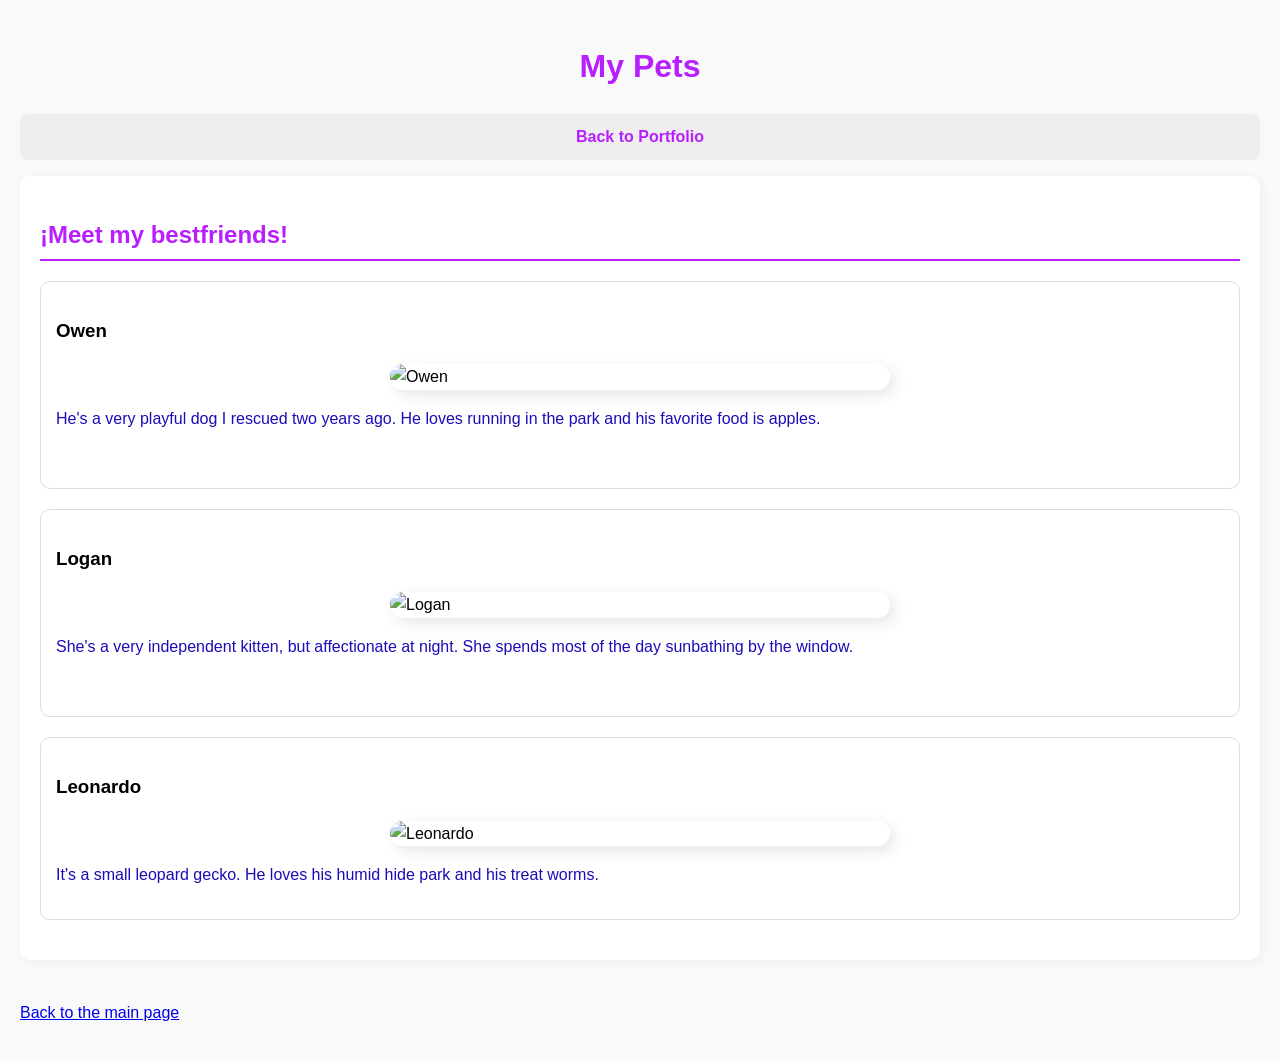
==== mascotas.html @ 4a4077fa "Update files and code" ====
<!DOCTYPE html>
<html lang="en">
<head>
    <meta charset="UTF-8">
    <meta name="viewport" content="width=device-width, initial-scale=1.0">
    <title>My Pets</title>
    <link rel="stylesheet" href="styles.css"> 
</head>
<body>
    <header>
        <h1>My Pets</h1>
        <nav>
            <ul>
                <li><a href="index.html">Back to Portfolio</a></li>
            </ul>
        </nav>
    </header>    

    <section class="gallery">
            <h2>¡Meet my bestfriends!</h2>
            
            <article class="pet-card">
                <h3>Owen</h3>
                <img src="https://cdn0.expertoanimal.com/es/posts/7/5/4/como_ayudar_a_los_perros_callejeros_25457_orig.jpg" alt="Owen" width="500">
                <p>He's a very playful dog I rescued two years ago. He loves running in the park and his favorite food is apples.</p><br>
            </article>
            <article class="pet-card">
                <h3>Logan</h3>
                <img src="https://www.consumer.es/app/uploads/fly-images/79273/img_celo-gatas-gatos-1200x550-cc.jpg" alt="Logan" width="500">
                <p>She's a very independent kitten, but affectionate at night. She spends most of the day sunbathing by the window.</p><br>
            </article>
            <article class="pet-card">
                <h3>Leonardo</h3>
                <img src="https://thumbs.dreamstime.com/b/animal-dom%C3%A9stico-de-la-salamandra-del-leopardo-71170083.jpg" alt="Leonardo" width="500">
                <p>It's a small leopard gecko. He loves his humid hide park and his treat worms.</p>
            </article>
    </section>
    <footer>
        <p><a href="index.html">Back to the main page</a></p>
    </footer>
</body>
</html>
---- styles.css ----
/* --- Estilos Generales --- */
body {
    font-family: 'Segoe UI', Tahoma, Geneva, Verdana, sans-serif; /* Tipografía legible */
    line-height: 1.6;
    margin: 0;
    padding: 20px;
    background-color: #f9f9f9;
}

h1 {
    color: #B81FFF;
    text-align: center;
}

h2 {
    color: #B81FFF;
    border-bottom: 2px solid #B81FFF;
    padding-bottom: 5px;
}

p {
    color: rgb(27, 13, 183);
}

/* --- Navegación (Menú) --- */
nav ul {
    list-style: none; /* Quita los puntitos de la lista */
    padding: 0;
    display: flex;    /* Alinea los elementos en fila */
    justify-content: center;
    gap: 20px;       /* Espacio entre enlaces */
    background-color: #eee;
    padding: 10px;
    border-radius: 8px;
}

nav a {
    text-decoration: none;
    color: #B81FFF;
    font-weight: bold;
    transition: 0.3s; /* Para que el cambio de color sea suave */
}

/* Tarea 4: Efecto Hover */
nav a:hover {
    color: #1B0DB7; /* Cambia de color al pasar el mouse */
    text-decoration: underline;
}

/* --- Secciones (Modelo de Caja) --- */
section {
    margin-bottom: 40px; /* Margen externo */
    padding: 20px;       /* Espacio interno */
    background: white;
    border-radius: 10px;
    box-shadow: 2px 2px 10px rgba(0,0,0,0.05);
}

/* --- Página de Mascotas --- */
.pet-card {
    border: 1px solid #ddd;
    margin-bottom: 20px;
    padding: 15px;
    border-radius: 10px;
}

.pet-card img {
    width: 100%;
    max-width: 500px;
    height: auto;
    border-radius: 15px; /* Bordes redondeados */
    box-shadow: 5px 5px 15px rgba(0,0,0,0.1); /* Sombra suave */
    display: block;
    margin: 0 auto 10px auto; /* Centra la imagen y da margen abajo */
} /* ¡Aquí cerramos la llave que faltaba! */

/* --- Formulario Básico --- */
form {
    display: flex;
    flex-direction: column;
    max-width: 400px;
}

input, textarea, button {
    margin-bottom: 10px;
    padding: 10px;
    border-radius: 5px;
    border: 1px solid #ccc;
}

button {
    background-color: #B81FFF;
    color: white;
    border: none;
    cursor: pointer;
}

button:hover {
    background-color: #1B0DB7;
}
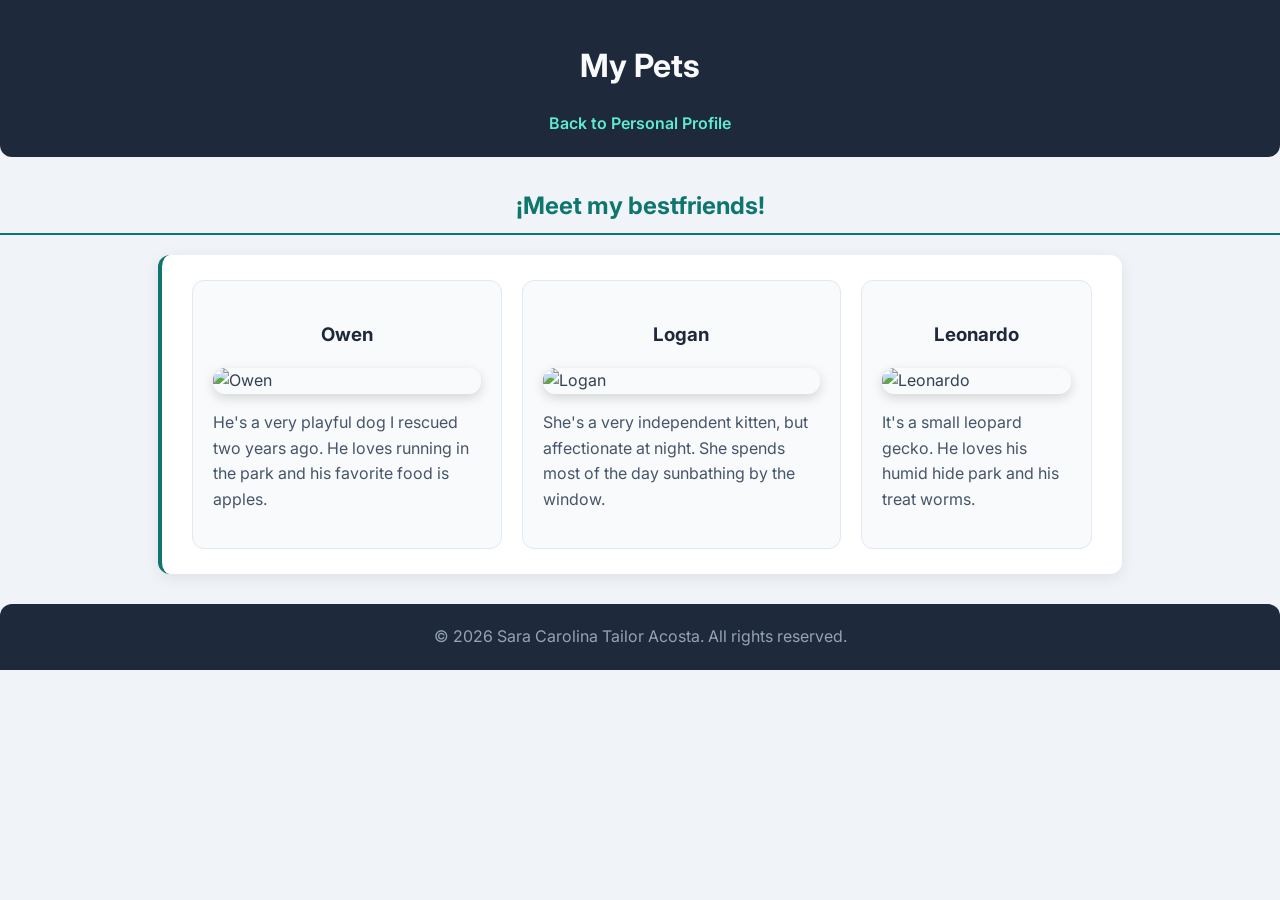
==== commit 5550f212: "update code" ====
--- a/mascotas.html
+++ b/mascotas.html
@@ -11,23 +11,22 @@
         <h1>My Pets</h1>
         <nav>
             <ul>
-                <li><a href="index.html">Back to Portfolio</a></li>
+                <li><a href="index.html">Back to Personal Profile</a></li>
             </ul>
         </nav>
-    </header>    
+    </header> 
 
+    <h2>¡Meet my bestfriends!</h2>
     <section class="gallery">
-            <h2>¡Meet my bestfriends!</h2>
-            
             <article class="pet-card">
                 <h3>Owen</h3>
                 <img src="https://cdn0.expertoanimal.com/es/posts/7/5/4/como_ayudar_a_los_perros_callejeros_25457_orig.jpg" alt="Owen" width="500">
-                <p>He's a very playful dog I rescued two years ago. He loves running in the park and his favorite food is apples.</p><br>
+                <p>He's a very playful dog I rescued two years ago. He loves running in the park and his favorite food is apples.</p>
             </article>
             <article class="pet-card">
                 <h3>Logan</h3>
                 <img src="https://www.consumer.es/app/uploads/fly-images/79273/img_celo-gatas-gatos-1200x550-cc.jpg" alt="Logan" width="500">
-                <p>She's a very independent kitten, but affectionate at night. She spends most of the day sunbathing by the window.</p><br>
+                <p>She's a very independent kitten, but affectionate at night. She spends most of the day sunbathing by the window.</p>
             </article>
             <article class="pet-card">
                 <h3>Leonardo</h3>
@@ -36,7 +35,7 @@
             </article>
     </section>
     <footer>
-        <p><a href="index.html">Back to the main page</a></p>
+        <p>© 2026 Sara Carolina Tailor Acosta. All rights reserved.</p>
     </footer>
 </body>
 </html>
--- a/styles.css
+++ b/styles.css
@@ -1,100 +1,217 @@
-/* --- Estilos Generales --- */
+/* Importamos una fuente de Google Fonts */
+@import url('https://fonts.googleapis.com/css2?family=Inter:wght@400;600;700&display=swap');
+
 body {
-    font-family: 'Segoe UI', Tahoma, Geneva, Verdana, sans-serif; /* Tipografía legible */
+    font-family: 'Inter', 'Segoe UI', Tahoma, Geneva, Verdana, sans-serif;
     line-height: 1.6;
     margin: 0;
+    padding: 0; /* Cambiamos a 0 para que el header ocupe todo el ancho */
+    background-color: #F0F4F8; /* Gris azulado suave, más profesional que #f9f9f9 */
+    color: #334155; /* Color de texto base: gris oscuro elegante */
+}
+
+h1 {
+    color: #1E293B; /* Azul muy oscuro, casi negro: elegante */
+    text-align: center;
+    margin: 0;
+    padding: 20px 0;
+}
+
+h2 {
+    color: #0F766E; /* Verde azulado (teal) profesional */
+    border-bottom: 2px solid #0F766E;
+    padding-bottom: 8px;
+}
+
+h3 {
+    color: #1E293B;
+    text-align: center;
+}
+
+p {
+    color: #475569; /* Gris medio: legible y no tan intenso */
+}
+
+header {
+    background-color: #1E293B; /* Fondo oscuro para el header */
     padding: 20px;
-    background-color: #f9f9f9;
-}
-
-h1 {
-    color: #B81FFF;
-    text-align: center;
+    margin-bottom: 30px;
+    border-radius: 0 0 12px 12px; /* Solo esquinas inferiores redondeadas */
+}
+
+header h1 {
+    color: #F8FAFC; /* Texto blanco sobre fondo oscuro */
+}
+
+nav ul {
+    list-style: none;
+    padding: 0;
+    margin: 0;
+    display: flex;
+    justify-content: center;
+    gap: 25px;
+}
+
+nav a {
+    text-decoration: none;
+    color: #5EEAD4; /* Verde agua claro: contrasta bien con fondo oscuro */
+    font-weight: 600;
+    padding: 5px 10px;
+    border-radius: 5px;
+    transition: all 0.3s ease; /* Transición suave en hover */
+}
+
+/* Efecto Hover en enlaces del menú */
+nav a:hover {
+    color: #F0FDFA; /* Casi blanco */
+    background-color: #0F766E; /* Fondo teal al hacer hover */
+    text-decoration: none;
+}
+
+section {
+    margin: 0 auto 30px auto; /* Centrado horizontal con margen inferior */
+    max-width: 900px; /* Ancho máximo para mejor lectura */
+    padding: 25px 30px;
+    background: #FFFFFF;
+    border-radius: 12px;
+    box-shadow: 0 4px 15px rgba(0, 0, 0, 0.08); /* Sombra más profesional */
+    border-left: 4px solid #0F766E; /* Línea lateral decorativa */
+}
+
+section a {
+    color: #0F766E;
+    text-decoration: none;
+    font-weight: 600;
+    transition: color 0.3s ease;
+}
+
+section a:hover {
+    color: #134E4A; /* Versión más oscura del teal */
+    text-decoration: underline;
+}
+
+section ul {
+    padding-left: 20px;
+}
+
+section ul li {
+    margin-bottom: 8px;
+}
+
+
+.gallery {
+    display: flex;          /* Activa flexbox en el contenedor */
+    flex-wrap: nowrap;        /* Permite que las tarjetas salten de línea si no caben */
+    justify-content: center; /* Centra las tarjetas horizontalmente */
+    gap: 20px;              /* Espacio entre cada tarjeta */
+    border-left: 4px solid #0F766E;
 }
 
 h2 {
-    color: #B81FFF;
-    border-bottom: 2px solid #B81FFF;
-    padding-bottom: 5px;
-}
-
-p {
-    color: rgb(27, 13, 183);
-}
-
-/* --- Navegación (Menú) --- */
-nav ul {
-    list-style: none; /* Quita los puntitos de la lista */
-    padding: 0;
-    display: flex;    /* Alinea los elementos en fila */
-    justify-content: center;
-    gap: 20px;       /* Espacio entre enlaces */
-    background-color: #eee;
-    padding: 10px;
-    border-radius: 8px;
-}
-
-nav a {
-    text-decoration: none;
-    color: #B81FFF;
-    font-weight: bold;
-    transition: 0.3s; /* Para que el cambio de color sea suave */
-}
-
-/* Tarea 4: Efecto Hover */
-nav a:hover {
-    color: #1B0DB7; /* Cambia de color al pasar el mouse */
-    text-decoration: underline;
-}
-
-/* --- Secciones (Modelo de Caja) --- */
-section {
-    margin-bottom: 40px; /* Margen externo */
-    padding: 20px;       /* Espacio interno */
-    background: white;
-    border-radius: 10px;
-    box-shadow: 2px 2px 10px rgba(0,0,0,0.05);
-}
-
-/* --- Página de Mascotas --- */
+    text-align: center;
+}
+
 .pet-card {
-    border: 1px solid #ddd;
-    margin-bottom: 20px;
-    padding: 15px;
-    border-radius: 10px;
+    border: 1px solid #E2E8F0;
+    padding: 20px;
+    border-radius: 12px;
+    background-color: #F8FAFC;
+    transition: transform 0.2s ease;
+}
+
+/* Efecto hover en tarjetas de mascotas (opcional pero bonito) */
+.pet-card:hover {
+    transform: translateY(-3px); /* Se "eleva" ligeramente */
+    box-shadow: 0 6px 20px rgba(0, 0, 0, 0.12);
 }
 
 .pet-card img {
     width: 100%;
     max-width: 500px;
     height: auto;
-    border-radius: 15px; /* Bordes redondeados */
-    box-shadow: 5px 5px 15px rgba(0,0,0,0.1); /* Sombra suave */
+    border-radius: 12px;
+    box-shadow: 0 4px 12px rgba(0, 0, 0, 0.15); /* Sombra más definida */
     display: block;
-    margin: 0 auto 10px auto; /* Centra la imagen y da margen abajo */
-} /* ¡Aquí cerramos la llave que faltaba! */
-
-/* --- Formulario Básico --- */
+    margin: 10px auto 15px auto;
+}
+
 form {
     display: flex;
     flex-direction: column;
-    max-width: 400px;
-}
-
-input, textarea, button {
-    margin-bottom: 10px;
-    padding: 10px;
-    border-radius: 5px;
-    border: 1px solid #ccc;
+    max-width: 450px;
+}
+
+label {
+    font-weight: 600;
+    margin-bottom: 4px;
+    color: #1E293B;
+}
+
+input, textarea {
+    margin-bottom: 15px;
+    padding: 10px 12px;
+    border-radius: 8px;
+    border: 1px solid #CBD5E1; /* Borde gris medio */
+    font-family: inherit;
+    font-size: 14px;
+    transition: border-color 0.3s ease;
+}
+
+/* Efecto cuando el usuario hace clic en un campo */
+input:focus, textarea:focus {
+    outline: none;
+    border-color: #0F766E; /* Borde teal al enfocar */
+    box-shadow: 0 0 0 3px rgba(15, 118, 110, 0.15); /* Resplandor suave */
 }
 
 button {
-    background-color: #B81FFF;
-    color: white;
+    padding: 12px;
+    border-radius: 8px;
     border: none;
+    background-color: #0F766E; /* Teal profesional */
+    color: #FFFFFF;
+    font-weight: 600;
+    font-size: 15px;
     cursor: pointer;
+    transition: background-color 0.3s ease;
 }
 
 button:hover {
-    background-color: #1B0DB7;
+    background-color: #134E4A; /* Teal más oscuro en hover */
+}
+
+footer {
+    text-align: center;
+    padding: 20px;
+    margin-top: 30px;
+    background-color: #1E293B;
+    border-radius: 12px 12px 0 0;
+}
+
+footer p {
+    color: #94A3B8; /* Gris claro sobre fondo oscuro */
+    margin: 0;
+}
+
+footer a {
+    color: #5EEAD4;
+    text-decoration: none;
+    font-weight: 600;
+    transition: color 0.3s ease;
+}
+
+footer a:hover {
+    color: #F0FDFA;
+}
+
+.job-date {
+    color: #94A3B8;          /* Gris claro */
+    font-size: 14px;
+    font-style: italic;
+    margin: 2px 0 10px 0;   /* Poco espacio arriba, más abajo */
+}
+/* Títulos de puestos de trabajo */
+section h4 {
+    color: #0F766E;
+    margin-bottom: 2px;      /* Reduce espacio entre título y fecha */
 }
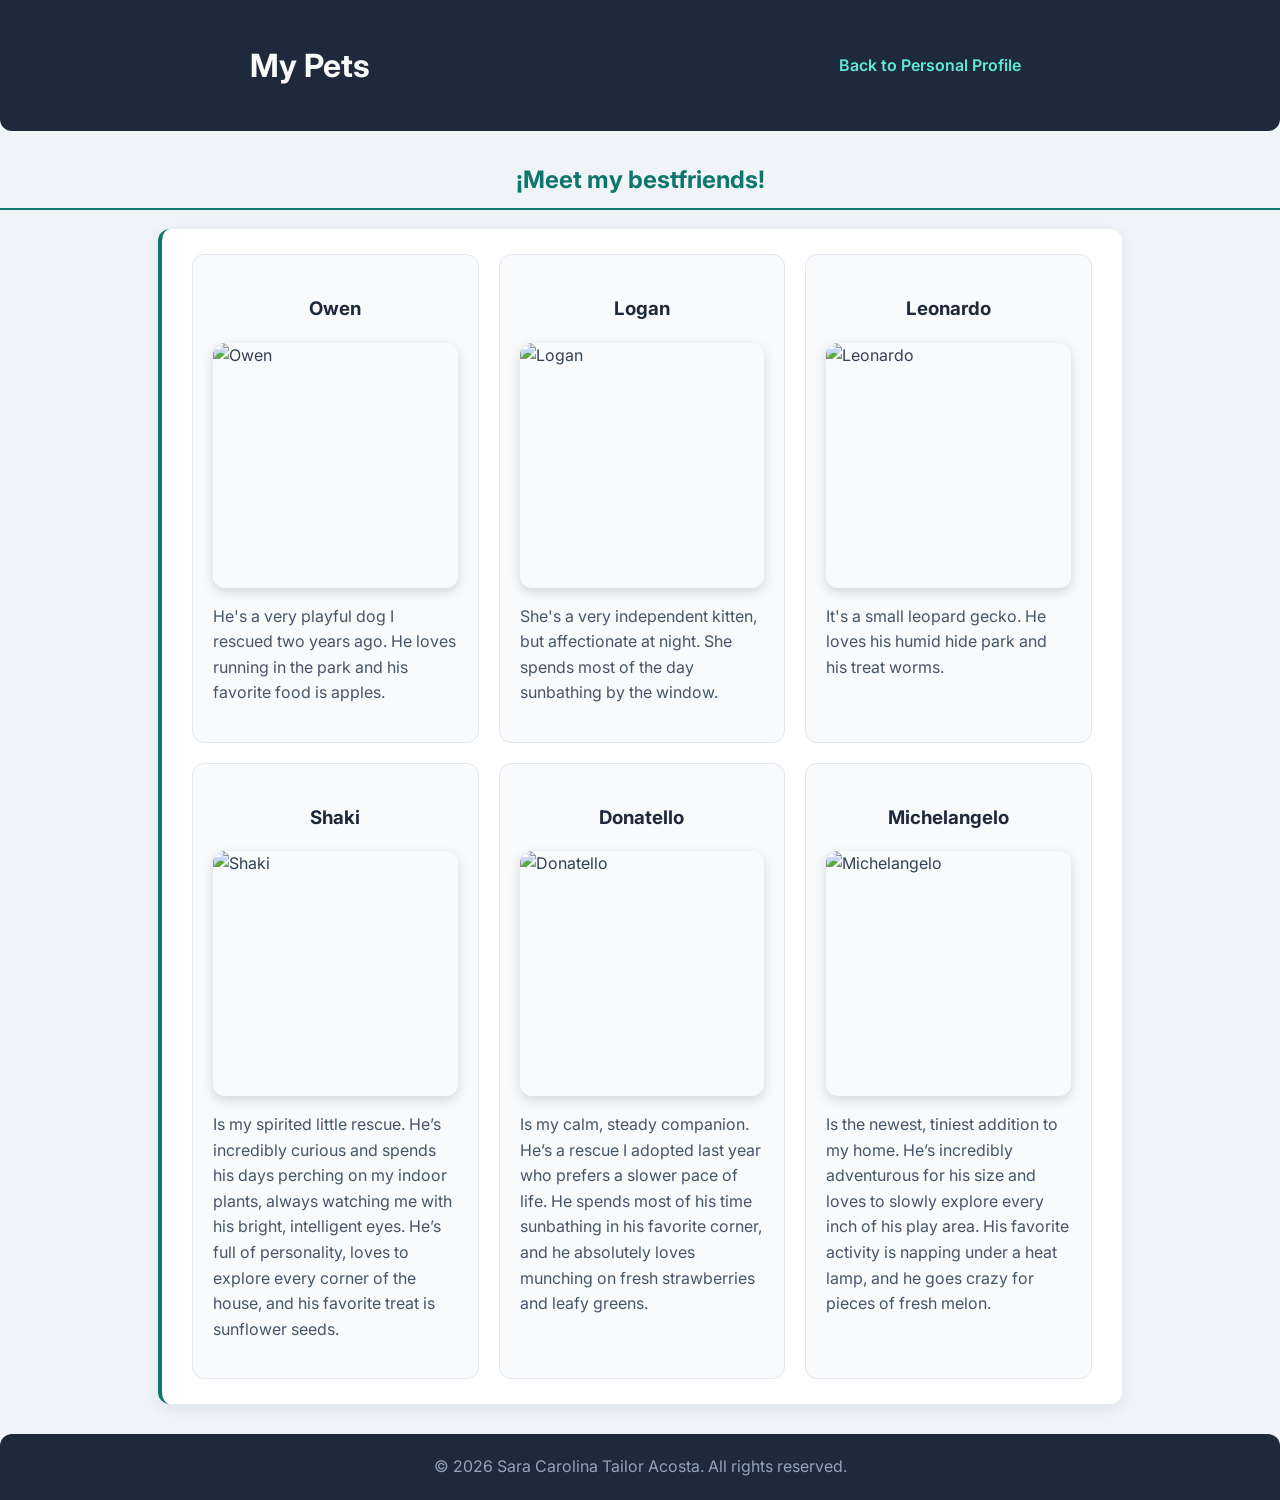
==== commit 083bb0cd: "update code week 2" ====
--- a/mascotas.html
+++ b/mascotas.html
@@ -5,6 +5,9 @@
     <meta name="viewport" content="width=device-width, initial-scale=1.0">
     <title>My Pets</title>
     <link rel="stylesheet" href="styles.css"> 
+    <link rel="preconnect" href="https://fonts.googleapis.com">
+<link rel="preconnect" href="https://fonts.gstatic.com" crossorigin>
+<link href="https://fonts.googleapis.com/css2?family=Inter:ital,opsz,wght@0,14..32,100..900;1,14..32,100..900&display=swap" rel="stylesheet">
 </head>
 <body>
     <header>
@@ -25,7 +28,7 @@
             </article>
             <article class="pet-card">
                 <h3>Logan</h3>
-                <img src="https://www.consumer.es/app/uploads/fly-images/79273/img_celo-gatas-gatos-1200x550-cc.jpg" alt="Logan" width="500">
+                <img src="https://images.unsplash.com/photo-1511044568932-338cba0ad803?q=80&w=870&auto=format&fit=crop&ixlib=rb-4.1.0&ixid=M3wxMjA3fDB8MHxwaG90by1wYWdlfHx8fGVufDB8fHx8fA%3D%3D" alt="Logan" width="500">
                 <p>She's a very independent kitten, but affectionate at night. She spends most of the day sunbathing by the window.</p>
             </article>
             <article class="pet-card">
@@ -33,6 +36,21 @@
                 <img src="https://thumbs.dreamstime.com/b/animal-dom%C3%A9stico-de-la-salamandra-del-leopardo-71170083.jpg" alt="Leonardo" width="500">
                 <p>It's a small leopard gecko. He loves his humid hide park and his treat worms.</p>
             </article>
+            <article class="pet-card">
+                <h3>Shaki</h3>
+                <img src="https://cdn.download.ams.birds.cornell.edu/api/v2/asset/95481341/1200" alt="Shaki" width="500">
+                <p>Is my spirited little rescue. He’s incredibly curious and spends his days perching on my indoor plants, always watching me with his bright, intelligent eyes. He’s full of personality, loves to explore every corner of the house, and his favorite treat is sunflower seeds.</p>
+            </article>
+            <article class="pet-card">
+                <h3>Donatello</h3>
+                <img src="https://static.wikia.nocookie.net/wikia_tortuga/images/6/67/1280px-Tortuga_morrocoy_Sabanero.jpg/revision/latest/scale-to-width-down/985?cb=20200508134220&path-prefix=es" alt="Donatello" width="500">
+                <p>Is my calm, steady companion. He’s a rescue I adopted last year who prefers a slower pace of life. He spends most of his time sunbathing in his favorite corner, and he absolutely loves munching on fresh strawberries and leafy greens.</p>
+            </article>
+            <article class="pet-card">
+                <h3>Michelangelo</h3>
+                <img src="https://thumbs.dreamstime.com/b/tortuga-del-beb%C3%A9-morrocoy-71468602.jpg" alt="Michelangelo" width="500">
+                <p>Is the newest, tiniest addition to my home. He’s incredibly adventurous for his size and loves to slowly explore every inch of his play area. His favorite activity is napping under a heat lamp, and he goes crazy for pieces of fresh melon.</p>
+            </article>
     </section>
     <footer>
         <p>© 2026 Sara Carolina Tailor Acosta. All rights reserved.</p>
--- a/styles.css
+++ b/styles.css
@@ -1,24 +1,29 @@
-/* Importamos una fuente de Google Fonts */
-@import url('https://fonts.googleapis.com/css2?family=Inter:wght@400;600;700&display=swap');
+
+.inter-font {
+  font-family: "Inter", sans-serif;
+  font-optical-sizing: auto;
+  font-weight: 100;
+  font-style: normal;
+}
 
 body {
     font-family: 'Inter', 'Segoe UI', Tahoma, Geneva, Verdana, sans-serif;
     line-height: 1.6;
     margin: 0;
     padding: 0; /* Cambiamos a 0 para que el header ocupe todo el ancho */
-    background-color: #F0F4F8; /* Gris azulado suave, más profesional que #f9f9f9 */
-    color: #334155; /* Color de texto base: gris oscuro elegante */
+    background-color: #F0F4F8; 
+    color: #334155; 
 }
 
 h1 {
-    color: #1E293B; /* Azul muy oscuro, casi negro: elegante */
+    color: #1E293B; 
     text-align: center;
     margin: 0;
     padding: 20px 0;
 }
 
 h2 {
-    color: #0F766E; /* Verde azulado (teal) profesional */
+    color: #0F766E; 
     border-bottom: 2px solid #0F766E;
     padding-bottom: 8px;
 }
@@ -29,18 +34,23 @@
 }
 
 p {
-    color: #475569; /* Gris medio: legible y no tan intenso */
+    color: #475569;
 }
 
 header {
-    background-color: #1E293B; /* Fondo oscuro para el header */
+    background-color: #1E293B; 
     padding: 20px;
     margin-bottom: 30px;
-    border-radius: 0 0 12px 12px; /* Solo esquinas inferiores redondeadas */
+    border-radius: 0 0 12px 12px;
+    display:flex;
+    align-items: center;
+    justify-content: space-around;
+    position:sticky;
+    top:0
 }
 
 header h1 {
-    color: #F8FAFC; /* Texto blanco sobre fondo oscuro */
+    color: #F8FAFC; 
 }
 
 nav ul {
@@ -54,23 +64,23 @@
 
 nav a {
     text-decoration: none;
-    color: #5EEAD4; /* Verde agua claro: contrasta bien con fondo oscuro */
+    color: #5EEAD4; 
     font-weight: 600;
     padding: 5px 10px;
     border-radius: 5px;
-    transition: all 0.3s ease; /* Transición suave en hover */
+    transition: all 0.3s ease;
 }
 
 /* Efecto Hover en enlaces del menú */
 nav a:hover {
-    color: #F0FDFA; /* Casi blanco */
-    background-color: #0F766E; /* Fondo teal al hacer hover */
+    color: #F0FDFA; 
+    background-color: #0F766E; 
     text-decoration: none;
 }
 
 section {
     margin: 0 auto 30px auto; /* Centrado horizontal con margen inferior */
-    max-width: 900px; /* Ancho máximo para mejor lectura */
+    max-width: 900px; 
     padding: 25px 30px;
     background: #FFFFFF;
     border-radius: 12px;
@@ -78,6 +88,11 @@
     border-left: 4px solid #0F766E; /* Línea lateral decorativa */
 }
 
+#projects ul {
+    display: grid;
+    grid-template-columns: repeat(auto-fit, minmax(300px, 1fr));
+    gap: 20px;
+}
 section a {
     color: #0F766E;
     text-decoration: none;
@@ -105,6 +120,8 @@
     justify-content: center; /* Centra las tarjetas horizontalmente */
     gap: 20px;              /* Espacio entre cada tarjeta */
     border-left: 4px solid #0F766E;
+    display: grid;
+    grid-template-columns: repeat(3, 1fr);
 }
 
 h2 {
@@ -129,6 +146,7 @@
     width: 100%;
     max-width: 500px;
     height: auto;
+    aspect-ratio: 1/1;
     border-radius: 12px;
     box-shadow: 0 4px 12px rgba(0, 0, 0, 0.15); /* Sombra más definida */
     display: block;
@@ -214,4 +232,4 @@
 section h4 {
     color: #0F766E;
     margin-bottom: 2px;      /* Reduce espacio entre título y fecha */
-}+}
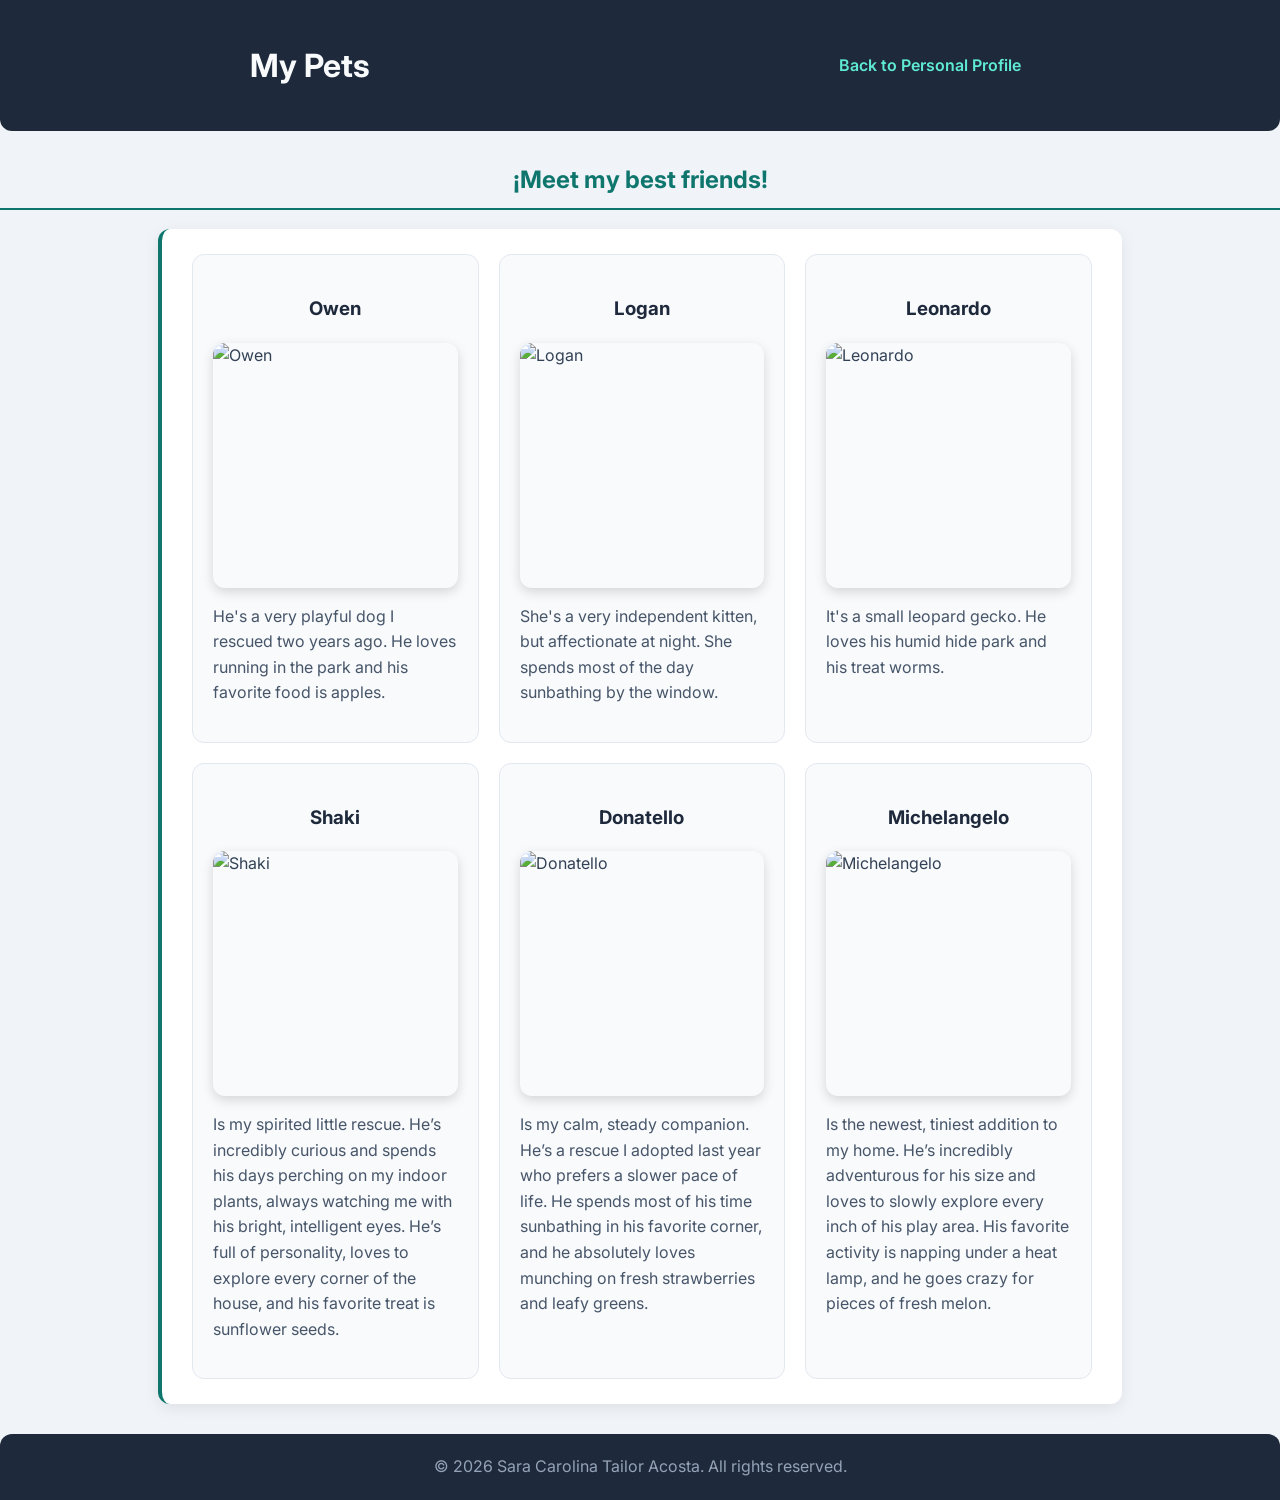
==== commit 700c8473: "update code" ====
--- a/mascotas.html
+++ b/mascotas.html
@@ -19,36 +19,36 @@
         </nav>
     </header> 
 
-    <h2>¡Meet my bestfriends!</h2>
+    <h2>¡Meet my best friends!</h2>
     <section class="gallery">
             <article class="pet-card">
                 <h3>Owen</h3>
-                <img src="https://cdn0.expertoanimal.com/es/posts/7/5/4/como_ayudar_a_los_perros_callejeros_25457_orig.jpg" alt="Owen" width="500">
+                <img src="https://cdn0.expertoanimal.com/es/posts/7/5/4/como_ayudar_a_los_perros_callejeros_25457_orig.jpg" alt="Owen">
                 <p>He's a very playful dog I rescued two years ago. He loves running in the park and his favorite food is apples.</p>
             </article>
             <article class="pet-card">
                 <h3>Logan</h3>
-                <img src="https://images.unsplash.com/photo-1511044568932-338cba0ad803?q=80&w=870&auto=format&fit=crop&ixlib=rb-4.1.0&ixid=M3wxMjA3fDB8MHxwaG90by1wYWdlfHx8fGVufDB8fHx8fA%3D%3D" alt="Logan" width="500">
+                <img src="https://images.unsplash.com/photo-1511044568932-338cba0ad803?q=80&w=870&auto=format&fit=crop&ixlib=rb-4.1.0&ixid=M3wxMjA3fDB8MHxwaG90by1wYWdlfHx8fGVufDB8fHx8fA%3D%3D" alt="Logan">
                 <p>She's a very independent kitten, but affectionate at night. She spends most of the day sunbathing by the window.</p>
             </article>
             <article class="pet-card">
                 <h3>Leonardo</h3>
-                <img src="https://thumbs.dreamstime.com/b/animal-dom%C3%A9stico-de-la-salamandra-del-leopardo-71170083.jpg" alt="Leonardo" width="500">
+                <img src="https://thumbs.dreamstime.com/b/animal-dom%C3%A9stico-de-la-salamandra-del-leopardo-71170083.jpg" alt="Leonardo">
                 <p>It's a small leopard gecko. He loves his humid hide park and his treat worms.</p>
             </article>
             <article class="pet-card">
                 <h3>Shaki</h3>
-                <img src="https://cdn.download.ams.birds.cornell.edu/api/v2/asset/95481341/1200" alt="Shaki" width="500">
+                <img src="https://cdn.download.ams.birds.cornell.edu/api/v2/asset/95481341/1200" alt="Shaki">
                 <p>Is my spirited little rescue. He’s incredibly curious and spends his days perching on my indoor plants, always watching me with his bright, intelligent eyes. He’s full of personality, loves to explore every corner of the house, and his favorite treat is sunflower seeds.</p>
             </article>
             <article class="pet-card">
                 <h3>Donatello</h3>
-                <img src="https://static.wikia.nocookie.net/wikia_tortuga/images/6/67/1280px-Tortuga_morrocoy_Sabanero.jpg/revision/latest/scale-to-width-down/985?cb=20200508134220&path-prefix=es" alt="Donatello" width="500">
+                <img src="https://static.wikia.nocookie.net/wikia_tortuga/images/6/67/1280px-Tortuga_morrocoy_Sabanero.jpg/revision/latest/scale-to-width-down/985?cb=20200508134220&path-prefix=es" alt="Donatello">
                 <p>Is my calm, steady companion. He’s a rescue I adopted last year who prefers a slower pace of life. He spends most of his time sunbathing in his favorite corner, and he absolutely loves munching on fresh strawberries and leafy greens.</p>
             </article>
             <article class="pet-card">
                 <h3>Michelangelo</h3>
-                <img src="https://thumbs.dreamstime.com/b/tortuga-del-beb%C3%A9-morrocoy-71468602.jpg" alt="Michelangelo" width="500">
+                <img src="https://thumbs.dreamstime.com/b/tortuga-del-beb%C3%A9-morrocoy-71468602.jpg" alt="Michelangelo">
                 <p>Is the newest, tiniest addition to my home. He’s incredibly adventurous for his size and loves to slowly explore every inch of his play area. His favorite activity is napping under a heat lamp, and he goes crazy for pieces of fresh melon.</p>
             </article>
     </section>
--- a/styles.css
+++ b/styles.css
@@ -1,16 +1,8 @@
-
-.inter-font {
-  font-family: "Inter", sans-serif;
-  font-optical-sizing: auto;
-  font-weight: 100;
-  font-style: normal;
-}
-
 body {
     font-family: 'Inter', 'Segoe UI', Tahoma, Geneva, Verdana, sans-serif;
     line-height: 1.6;
     margin: 0;
-    padding: 0; /* Cambiamos a 0 para que el header ocupe todo el ancho */
+    padding: 0; 
     background-color: #F0F4F8; 
     color: #334155; 
 }
@@ -46,7 +38,8 @@
     align-items: center;
     justify-content: space-around;
     position:sticky;
-    top:0
+    top:0;
+    z-index: 1000;
 }
 
 header h1 {
@@ -71,7 +64,6 @@
     transition: all 0.3s ease;
 }
 
-/* Efecto Hover en enlaces del menú */
 nav a:hover {
     color: #F0FDFA; 
     background-color: #0F766E; 
@@ -79,13 +71,13 @@
 }
 
 section {
-    margin: 0 auto 30px auto; /* Centrado horizontal con margen inferior */
+    margin: 0 auto 30px auto; 
     max-width: 900px; 
     padding: 25px 30px;
     background: #FFFFFF;
     border-radius: 12px;
-    box-shadow: 0 4px 15px rgba(0, 0, 0, 0.08); /* Sombra más profesional */
-    border-left: 4px solid #0F766E; /* Línea lateral decorativa */
+    box-shadow: 0 4px 15px #00000014;
+    border-left: 4px solid #0F766E; 
 }
 
 #projects ul {
@@ -101,7 +93,7 @@
 }
 
 section a:hover {
-    color: #134E4A; /* Versión más oscura del teal */
+    color: #134E4A; 
     text-decoration: underline;
 }
 
@@ -115,10 +107,10 @@
 
 
 .gallery {
-    display: flex;          /* Activa flexbox en el contenedor */
-    flex-wrap: nowrap;        /* Permite que las tarjetas salten de línea si no caben */
-    justify-content: center; /* Centra las tarjetas horizontalmente */
-    gap: 20px;              /* Espacio entre cada tarjeta */
+    display: flex;      
+    flex-wrap: nowrap;       
+    justify-content: center; 
+    gap: 20px;           
     border-left: 4px solid #0F766E;
     display: grid;
     grid-template-columns: repeat(3, 1fr);
@@ -136,10 +128,10 @@
     transition: transform 0.2s ease;
 }
 
-/* Efecto hover en tarjetas de mascotas (opcional pero bonito) */
+
 .pet-card:hover {
-    transform: translateY(-3px); /* Se "eleva" ligeramente */
-    box-shadow: 0 6px 20px rgba(0, 0, 0, 0.12);
+    transform: translateY(-3px); 
+    box-shadow: 0 6px 20px #0000001F;
 }
 
 .pet-card img {
@@ -148,7 +140,7 @@
     height: auto;
     aspect-ratio: 1/1;
     border-radius: 12px;
-    box-shadow: 0 4px 12px rgba(0, 0, 0, 0.15); /* Sombra más definida */
+    box-shadow: 0 4px 12px #00000026;
     display: block;
     margin: 10px auto 15px auto;
 }
@@ -169,24 +161,24 @@
     margin-bottom: 15px;
     padding: 10px 12px;
     border-radius: 8px;
-    border: 1px solid #CBD5E1; /* Borde gris medio */
+    border: 1px solid #CBD5E1; 
     font-family: inherit;
     font-size: 14px;
     transition: border-color 0.3s ease;
 }
 
-/* Efecto cuando el usuario hace clic en un campo */
+
 input:focus, textarea:focus {
     outline: none;
-    border-color: #0F766E; /* Borde teal al enfocar */
-    box-shadow: 0 0 0 3px rgba(15, 118, 110, 0.15); /* Resplandor suave */
+    border-color: #0F766E; 
+    box-shadow: 0 0 0 3px  #0F766E26; 
 }
 
 button {
     padding: 12px;
     border-radius: 8px;
     border: none;
-    background-color: #0F766E; /* Teal profesional */
+    background-color: #0F766E; 
     color: #FFFFFF;
     font-weight: 600;
     font-size: 15px;
@@ -195,7 +187,7 @@
 }
 
 button:hover {
-    background-color: #134E4A; /* Teal más oscuro en hover */
+    background-color: #134E4A; 
 }
 
 footer {
@@ -207,7 +199,7 @@
 }
 
 footer p {
-    color: #94A3B8; /* Gris claro sobre fondo oscuro */
+    color: #94A3B8; 
     margin: 0;
 }
 
@@ -223,13 +215,13 @@
 }
 
 .job-date {
-    color: #94A3B8;          /* Gris claro */
+    color: #94A3B8;         
     font-size: 14px;
     font-style: italic;
-    margin: 2px 0 10px 0;   /* Poco espacio arriba, más abajo */
-}
-/* Títulos de puestos de trabajo */
+    margin: 2px 0 10px 0;   
+}
+
 section h4 {
     color: #0F766E;
-    margin-bottom: 2px;      /* Reduce espacio entre título y fecha */
-}
+    margin-bottom: 2px;      
+}
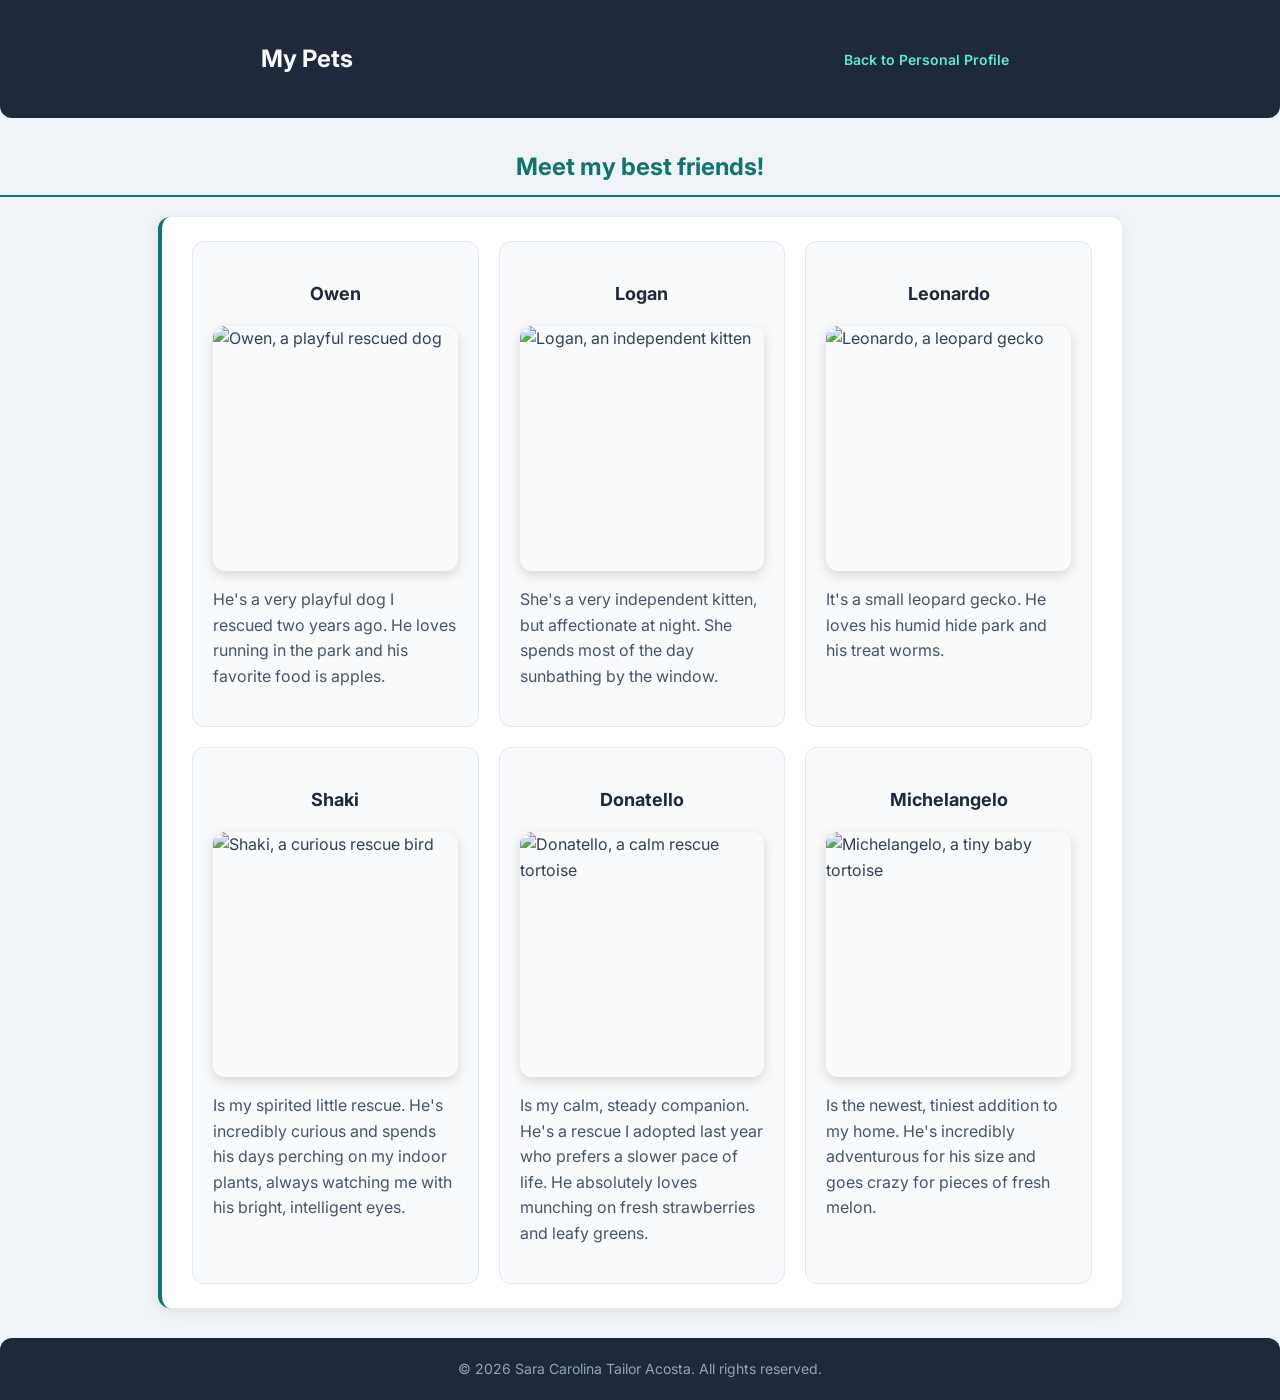
==== commit 48e3a2cd: "update week3" ====
--- a/mascotas.html
+++ b/mascotas.html
@@ -1,59 +1,101 @@
 <!DOCTYPE html>
 <html lang="en">
-<head>
-    <meta charset="UTF-8">
-    <meta name="viewport" content="width=device-width, initial-scale=1.0">
+  <head>
+    <meta charset="UTF-8" />
+    <meta name="viewport" content="width=device-width, initial-scale=1.0" />
     <title>My Pets</title>
-    <link rel="stylesheet" href="styles.css"> 
-    <link rel="preconnect" href="https://fonts.googleapis.com">
-<link rel="preconnect" href="https://fonts.gstatic.com" crossorigin>
-<link href="https://fonts.googleapis.com/css2?family=Inter:ital,opsz,wght@0,14..32,100..900;1,14..32,100..900&display=swap" rel="stylesheet">
-</head>
-<body>
+    <link rel="stylesheet" href="styles.css" />
+    <link rel="preconnect" href="https://fonts.googleapis.com" />
+    <link rel="preconnect" href="https://fonts.gstatic.com" crossorigin />
+    <link
+      href="https://fonts.googleapis.com/css2?family=Inter:ital,opsz,wght@0,14..32,100..900;1,14..32,100..900&display=swap"
+      rel="stylesheet"
+    />
+  </head>
+  <body>
     <header>
-        <h1>My Pets</h1>
-        <nav>
-            <ul>
-                <li><a href="index.html">Back to Personal Profile</a></li>
-            </ul>
-        </nav>
-    </header> 
+      <h1>My Pets</h1>
+      <nav>
+        <ul>
+          <li><a href="index.html">Back to Personal Profile</a></li>
+        </ul>
+      </nav>
+    </header>
 
-    <h2>¡Meet my best friends!</h2>
+    <h2>Meet my best friends!</h2>
     <section class="gallery">
-            <article class="pet-card">
-                <h3>Owen</h3>
-                <img src="https://cdn0.expertoanimal.com/es/posts/7/5/4/como_ayudar_a_los_perros_callejeros_25457_orig.jpg" alt="Owen">
-                <p>He's a very playful dog I rescued two years ago. He loves running in the park and his favorite food is apples.</p>
-            </article>
-            <article class="pet-card">
-                <h3>Logan</h3>
-                <img src="https://images.unsplash.com/photo-1511044568932-338cba0ad803?q=80&w=870&auto=format&fit=crop&ixlib=rb-4.1.0&ixid=M3wxMjA3fDB8MHxwaG90by1wYWdlfHx8fGVufDB8fHx8fA%3D%3D" alt="Logan">
-                <p>She's a very independent kitten, but affectionate at night. She spends most of the day sunbathing by the window.</p>
-            </article>
-            <article class="pet-card">
-                <h3>Leonardo</h3>
-                <img src="https://thumbs.dreamstime.com/b/animal-dom%C3%A9stico-de-la-salamandra-del-leopardo-71170083.jpg" alt="Leonardo">
-                <p>It's a small leopard gecko. He loves his humid hide park and his treat worms.</p>
-            </article>
-            <article class="pet-card">
-                <h3>Shaki</h3>
-                <img src="https://cdn.download.ams.birds.cornell.edu/api/v2/asset/95481341/1200" alt="Shaki">
-                <p>Is my spirited little rescue. He’s incredibly curious and spends his days perching on my indoor plants, always watching me with his bright, intelligent eyes. He’s full of personality, loves to explore every corner of the house, and his favorite treat is sunflower seeds.</p>
-            </article>
-            <article class="pet-card">
-                <h3>Donatello</h3>
-                <img src="https://static.wikia.nocookie.net/wikia_tortuga/images/6/67/1280px-Tortuga_morrocoy_Sabanero.jpg/revision/latest/scale-to-width-down/985?cb=20200508134220&path-prefix=es" alt="Donatello">
-                <p>Is my calm, steady companion. He’s a rescue I adopted last year who prefers a slower pace of life. He spends most of his time sunbathing in his favorite corner, and he absolutely loves munching on fresh strawberries and leafy greens.</p>
-            </article>
-            <article class="pet-card">
-                <h3>Michelangelo</h3>
-                <img src="https://thumbs.dreamstime.com/b/tortuga-del-beb%C3%A9-morrocoy-71468602.jpg" alt="Michelangelo">
-                <p>Is the newest, tiniest addition to my home. He’s incredibly adventurous for his size and loves to slowly explore every inch of his play area. His favorite activity is napping under a heat lamp, and he goes crazy for pieces of fresh melon.</p>
-            </article>
+      <article class="pet-card">
+        <h3>Owen</h3>
+        <img
+          src="https://cdn0.expertoanimal.com/es/posts/7/5/4/como_ayudar_a_los_perros_callejeros_25457_orig.jpg"
+          alt="Owen, a playful rescued dog"
+        />
+        <p>
+          He's a very playful dog I rescued two years ago. He loves running in
+          the park and his favorite food is apples.
+        </p>
+      </article>
+      <article class="pet-card">
+        <h3>Logan</h3>
+        <img
+          src="https://images.unsplash.com/photo-1511044568932-338cba0ad803?q=80&w=870&auto=format&fit=crop&ixlib=rb-4.1.0&ixid=M3wxMjA3fDB8MHxwaG90by1wYWdlfHx8fGVufDB8fHx8fA%3D%3D"
+          alt="Logan, an independent kitten"
+        />
+        <p>
+          She's a very independent kitten, but affectionate at night. She
+          spends most of the day sunbathing by the window.
+        </p>
+      </article>
+      <article class="pet-card">
+        <h3>Leonardo</h3>
+        <img
+          src="https://thumbs.dreamstime.com/b/animal-dom%C3%A9stico-de-la-salamandra-del-leopardo-71170083.jpg"
+          alt="Leonardo, a leopard gecko"
+        />
+        <p>
+          It's a small leopard gecko. He loves his humid hide park and his
+          treat worms.
+        </p>
+      </article>
+      <article class="pet-card">
+        <h3>Shaki</h3>
+        <img
+          src="https://cdn.download.ams.birds.cornell.edu/api/v2/asset/95481341/1200"
+          alt="Shaki, a curious rescue bird"
+        />
+        <p>
+          Is my spirited little rescue. He's incredibly curious and spends his
+          days perching on my indoor plants, always watching me with his
+          bright, intelligent eyes.
+        </p>
+      </article>
+      <article class="pet-card">
+        <h3>Donatello</h3>
+        <img
+          src="https://static.wikia.nocookie.net/wikia_tortuga/images/6/67/1280px-Tortuga_morrocoy_Sabanero.jpg/revision/latest/scale-to-width-down/985?cb=20200508134220&path-prefix=es"
+          alt="Donatello, a calm rescue tortoise"
+        />
+        <p>
+          Is my calm, steady companion. He's a rescue I adopted last year who
+          prefers a slower pace of life. He absolutely loves munching on fresh
+          strawberries and leafy greens.
+        </p>
+      </article>
+      <article class="pet-card">
+        <h3>Michelangelo</h3>
+        <img
+          src="https://thumbs.dreamstime.com/b/tortuga-del-beb%C3%A9-morrocoy-71468602.jpg"
+          alt="Michelangelo, a tiny baby tortoise"
+        />
+        <p>
+          Is the newest, tiniest addition to my home. He's incredibly
+          adventurous for his size and goes crazy for pieces of fresh melon.
+        </p>
+      </article>
     </section>
+
     <footer>
-        <p>© 2026 Sara Carolina Tailor Acosta. All rights reserved.</p>
+      <p>© 2026 Sara Carolina Tailor Acosta. All rights reserved.</p>
     </footer>
-</body>
+  </body>
 </html>
--- a/styles.css
+++ b/styles.css
@@ -1,227 +1,342 @@
+:root {
+  --color-primary: #0F766E;
+  --color-primary-dark: #134E4A;
+  --color-primary-light: #5EEAD4;
+  --color-primary-bg: #F0FDFA;
+
+  --color-dark: #1E293B;
+  --color-text: #334155;
+  --color-text-light: #475569;
+  --color-muted: #94A3B8;
+  --color-border: #CBD5E1;
+  --color-border-light: #E2E8F0;
+  --color-bg: #F0F4F8;
+  --color-card: #F8FAFC;
+  --color-white: #FFFFFF;
+
+  --font-family: 'Inter', 'Segoe UI', Tahoma, Geneva, Verdana, sans-serif;
+  --font-size-base: 1rem;
+  --font-size-sm: 0.875rem;
+  --font-size-lg: 1.125rem;
+  --font-size-xl: 1.5rem;
+  --font-size-2xl: 2rem;
+
+  --radius: 12px;
+  --shadow: 0 4px 15px rgba(0, 0, 0, 0.08);
+  --shadow-hover: 0 6px 20px rgba(0, 0, 0, 0.12);
+  --transition: 0.3s ease;
+}
+
 body {
-    font-family: 'Inter', 'Segoe UI', Tahoma, Geneva, Verdana, sans-serif;
-    line-height: 1.6;
-    margin: 0;
-    padding: 0; 
-    background-color: #F0F4F8; 
-    color: #334155; 
+  font-family: var(--font-family);
+  font-size: var(--font-size-base);
+  line-height: 1.6;
+  margin: 0;
+  padding: 0;
+  background-color: var(--color-bg);
+  color: var(--color-text);
 }
 
 h1 {
-    color: #1E293B; 
+  color: var(--color-dark);
+  text-align: center;
+  margin: 0;
+  padding: 1.25rem 0;
+  font-size: var(--font-size-2xl);
+}
+
+h2 {
+  color: var(--color-primary);
+  border-bottom: 2px solid var(--color-primary);
+  padding-bottom: 0.5rem;
+  text-align: center;
+  font-size: var(--font-size-xl);
+}
+
+h3 {
+  color: var(--color-dark);
+  text-align: center;
+  font-size: var(--font-size-lg);
+}
+
+p {
+  color: var(--color-text-light);
+  font-size: var(--font-size-base);
+}
+
+header {
+  background-color: var(--color-dark);
+  padding: 1.25rem;
+  margin-bottom: 1.875rem;
+  border-radius: 0 0 var(--radius) var(--radius);
+  display: flex;
+  align-items: center;
+  justify-content: space-around;
+  position: sticky;
+  top: 0;
+  z-index: 1000;
+}
+
+header h1 {
+  color: var(--color-card);
+  font-size: var(--font-size-xl);
+}
+
+nav ul {
+  list-style: none;
+  padding: 0;
+  margin: 0;
+  display: flex;
+  justify-content: center;
+  gap: 1.5rem;
+}
+
+nav a {
+  text-decoration: none;
+  color: var(--color-primary-light);
+  font-weight: 600;
+  padding: 0.3rem 0.625rem;
+  border-radius: 5px;
+  transition: all var(--transition);
+  font-size: var(--font-size-sm);
+}
+
+nav a:hover {
+  color: var(--color-primary-bg);
+  background-color: var(--color-primary);
+}
+
+section {
+  margin: 0 auto 1.875rem auto;
+  max-width: 56.25rem;
+  padding: 1.5rem 1.875rem;
+  background: var(--color-white);
+  border-radius: var(--radius);
+  box-shadow: var(--shadow);
+  border-left: 4px solid var(--color-primary);
+}
+
+section a {
+  color: var(--color-primary);
+  text-decoration: none;
+  font-weight: 600;
+  transition: color var(--transition);
+}
+
+section a:hover {
+  color: var(--color-primary-dark);
+  text-decoration: underline;
+}
+
+section ul {
+  padding-left: 1.25rem;
+}
+
+section ul li {
+  margin-bottom: 0.5rem;
+  font-size: var(--font-size-base);
+}
+
+section h4 {
+  color: var(--color-primary);
+  margin-bottom: 0.125rem;
+}
+
+#projects ul {
+  display: grid;
+  grid-template-columns: repeat(2, 1fr);
+  gap: 1.25rem;
+}
+
+.gallery {
+  display: grid;
+  grid-template-columns: repeat(3, 1fr);
+  gap: 1.25rem;
+  border-left: 4px solid var(--color-primary);
+}
+
+.pet-card {
+  border: 1px solid var(--color-border-light);
+  padding: 1.25rem;
+  border-radius: var(--radius);
+  background-color: var(--color-card);
+  transition: transform 0.2s ease;
+}
+
+.pet-card:hover {
+  transform: translateY(-3px);
+  box-shadow: var(--shadow-hover);
+}
+
+.pet-card img {
+  width: 100%;
+  max-width: 100%;
+  height: auto;
+  aspect-ratio: 1/1;
+  object-fit: cover;
+  border-radius: var(--radius);
+  box-shadow: 0 4px 12px rgba(0, 0, 0, 0.15);
+  display: block;
+  margin: 0.625rem auto 0.9375rem auto;
+}
+
+form {
+  display: flex;
+  flex-direction: column;
+  max-width: 28rem;
+}
+
+label {
+  font-weight: 600;
+  margin-bottom: 0.25rem;
+  color: var(--color-dark);
+  font-size: var(--font-size-base);
+}
+
+input,
+textarea {
+  margin-bottom: 0.9375rem;
+  padding: 0.625rem 0.75rem;
+  border-radius: 8px;
+  border: 1px solid var(--color-border);
+  font-family: inherit;
+  font-size: var(--font-size-sm);
+  transition: border-color var(--transition);
+}
+
+input:focus,
+textarea:focus {
+  outline: none;
+  border-color: var(--color-primary);
+  box-shadow: 0 0 0 3px rgba(15, 118, 110, 0.15);
+}
+
+button[type="submit"] {
+  padding: 0.75rem 1.5rem;
+  border-radius: 8px;
+  border: none;
+  background-color: var(--color-primary);
+  color: var(--color-white);
+  font-weight: 600;
+  font-size: var(--font-size-sm);
+  cursor: pointer;
+  transition: background-color var(--transition);
+}
+
+button[type="submit"]:hover {
+  background-color: var(--color-primary-dark);
+}
+
+.btn-secondary {
+  padding: 0.5rem 1.25rem;
+  border-radius: 6px;
+  border: 1px solid var(--color-primary);
+  background-color: transparent;
+  color: var(--color-primary);
+  font-weight: 600;
+  font-size: var(--font-size-sm);
+  cursor: pointer;
+  transition: all var(--transition);
+  margin: 0.75rem 0;
+  display: inline-block;
+}
+
+.btn-secondary:hover {
+  background-color: var(--color-primary);
+  color: var(--color-white);
+}
+
+#welcome-msg {
+  background-color: var(--color-primary-bg);
+  border: 1px solid var(--color-primary);
+  color: var(--color-primary-dark);
+  padding: 1rem 1.5rem;
+  border-radius: var(--radius);
+  text-align: center;
+  font-weight: 600;
+  font-size: var(--font-size-base);
+  max-width: 56.25rem;
+  margin: 0 auto 1.25rem auto;
+  display: none;
+}
+
+.job-date {
+  color: var(--color-muted);
+  font-size: var(--font-size-sm);
+  font-style: italic;
+  margin: 0.125rem 0 0.625rem 0;
+}
+
+.hidden {
+  display: none;
+}
+
+footer {
+  text-align: center;
+  padding: 1.25rem;
+  margin-top: 1.875rem;
+  background-color: var(--color-dark);
+  border-radius: var(--radius) var(--radius) 0 0;
+}
+
+footer p {
+  color: var(--color-muted);
+  margin: 0;
+  font-size: var(--font-size-sm);
+}
+
+@media (max-width: 1024px) {
+  #projects ul {
+    grid-template-columns: repeat(2, 1fr);
+  }
+
+  .gallery {
+    grid-template-columns: repeat(3, 1fr);
+  }
+
+  section {
+    margin: 0 1rem 1.5rem 1rem;
+    padding: 1.25rem 1.5rem;
+  }
+}
+
+@media (max-width: 600px) {
+  header {
+    flex-direction: column;
     text-align: center;
-    margin: 0;
-    padding: 20px 0;
-}
-
-h2 {
-    color: #0F766E; 
-    border-bottom: 2px solid #0F766E;
-    padding-bottom: 8px;
-}
-
-h3 {
-    color: #1E293B;
-    text-align: center;
-}
-
-p {
-    color: #475569;
-}
-
-header {
-    background-color: #1E293B; 
-    padding: 20px;
-    margin-bottom: 30px;
-    border-radius: 0 0 12px 12px;
-    display:flex;
+    padding: 1rem;
+  }
+
+  header h1 {
+    font-size: 1.25rem;
+    margin-bottom: 0.75rem;
+  }
+
+  nav ul {
+    flex-direction: column;
     align-items: center;
-    justify-content: space-around;
-    position:sticky;
-    top:0;
-    z-index: 1000;
-}
-
-header h1 {
-    color: #F8FAFC; 
-}
-
-nav ul {
-    list-style: none;
-    padding: 0;
-    margin: 0;
-    display: flex;
-    justify-content: center;
-    gap: 25px;
-}
-
-nav a {
-    text-decoration: none;
-    color: #5EEAD4; 
-    font-weight: 600;
-    padding: 5px 10px;
-    border-radius: 5px;
-    transition: all 0.3s ease;
-}
-
-nav a:hover {
-    color: #F0FDFA; 
-    background-color: #0F766E; 
-    text-decoration: none;
-}
-
-section {
-    margin: 0 auto 30px auto; 
-    max-width: 900px; 
-    padding: 25px 30px;
-    background: #FFFFFF;
-    border-radius: 12px;
-    box-shadow: 0 4px 15px #00000014;
-    border-left: 4px solid #0F766E; 
-}
-
-#projects ul {
-    display: grid;
-    grid-template-columns: repeat(auto-fit, minmax(300px, 1fr));
-    gap: 20px;
-}
-section a {
-    color: #0F766E;
-    text-decoration: none;
-    font-weight: 600;
-    transition: color 0.3s ease;
-}
-
-section a:hover {
-    color: #134E4A; 
-    text-decoration: underline;
-}
-
-section ul {
-    padding-left: 20px;
-}
-
-section ul li {
-    margin-bottom: 8px;
-}
-
-
-.gallery {
-    display: flex;      
-    flex-wrap: nowrap;       
-    justify-content: center; 
-    gap: 20px;           
-    border-left: 4px solid #0F766E;
-    display: grid;
-    grid-template-columns: repeat(3, 1fr);
-}
-
-h2 {
-    text-align: center;
-}
-
-.pet-card {
-    border: 1px solid #E2E8F0;
-    padding: 20px;
-    border-radius: 12px;
-    background-color: #F8FAFC;
-    transition: transform 0.2s ease;
-}
-
-
-.pet-card:hover {
-    transform: translateY(-3px); 
-    box-shadow: 0 6px 20px #0000001F;
-}
-
-.pet-card img {
-    width: 100%;
-    max-width: 500px;
-    height: auto;
-    aspect-ratio: 1/1;
-    border-radius: 12px;
-    box-shadow: 0 4px 12px #00000026;
-    display: block;
-    margin: 10px auto 15px auto;
-}
-
-form {
-    display: flex;
-    flex-direction: column;
-    max-width: 450px;
-}
-
-label {
-    font-weight: 600;
-    margin-bottom: 4px;
-    color: #1E293B;
-}
-
-input, textarea {
-    margin-bottom: 15px;
-    padding: 10px 12px;
-    border-radius: 8px;
-    border: 1px solid #CBD5E1; 
-    font-family: inherit;
-    font-size: 14px;
-    transition: border-color 0.3s ease;
-}
-
-
-input:focus, textarea:focus {
-    outline: none;
-    border-color: #0F766E; 
-    box-shadow: 0 0 0 3px  #0F766E26; 
-}
-
-button {
-    padding: 12px;
-    border-radius: 8px;
-    border: none;
-    background-color: #0F766E; 
-    color: #FFFFFF;
-    font-weight: 600;
-    font-size: 15px;
-    cursor: pointer;
-    transition: background-color 0.3s ease;
-}
-
-button:hover {
-    background-color: #134E4A; 
-}
-
-footer {
-    text-align: center;
-    padding: 20px;
-    margin-top: 30px;
-    background-color: #1E293B;
-    border-radius: 12px 12px 0 0;
-}
-
-footer p {
-    color: #94A3B8; 
-    margin: 0;
-}
-
-footer a {
-    color: #5EEAD4;
-    text-decoration: none;
-    font-weight: 600;
-    transition: color 0.3s ease;
-}
-
-footer a:hover {
-    color: #F0FDFA;
-}
-
-.job-date {
-    color: #94A3B8;         
-    font-size: 14px;
-    font-style: italic;
-    margin: 2px 0 10px 0;   
-}
-
-section h4 {
-    color: #0F766E;
-    margin-bottom: 2px;      
-}
+    gap: 0.75rem;
+  }
+
+  #projects ul {
+    grid-template-columns: 1fr;
+  }
+
+  .gallery {
+    grid-template-columns: repeat(2, 1fr);
+    gap: 0.75rem;
+  }
+
+  section {
+    margin: 0 0.75rem 1.25rem 0.75rem;
+    padding: 1rem;
+  }
+
+  h2 {
+    font-size: 1.25rem;
+  }
+
+  form {
+    max-width: 100%;
+  }
+}
